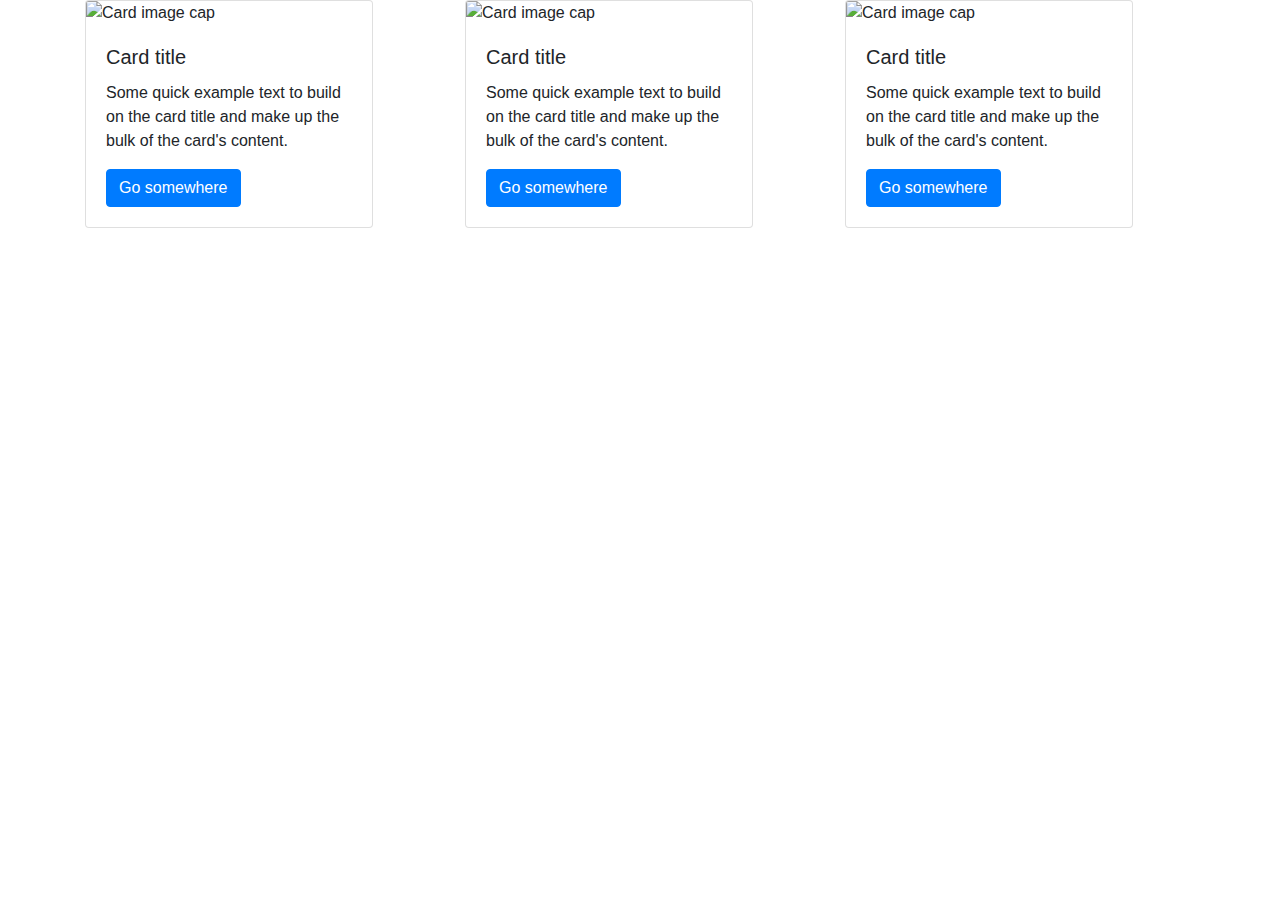
==== BootstrapProject/index.html @ 00221529 "Boostrap 1.00" ====
<!DOCTYPE html>
<html lang="en">

<head>
    <meta charset="UTF-8">
    <meta name="viewport" content="width=device-width, initial-scale=1.0">
    <title>Document</title>
    <script src="vendor/js/jquery-3.3.1.slim.min.js" defer></script>

    <script src="vendor/js/popper.min.js" async></script>
    
    <link rel="stylesheet" href="vendor/css/bootstrap.min.css">
    
    <script src="vendor/js/bootstrap.min.js" defer></script>
</head>

<body>
    <div class="container">
        <div class="row">
          <div class="col">
            <div class="card" style="width: 18rem;">
                <img class="card-img-top" src=".../100px180/" alt="Card image cap">
                <div class="card-body">
                  <h5 class="card-title">Card title</h5>
                  <p class="card-text">Some quick example text to build on the card title and make up the bulk of the card's content.</p>
                  <a href="#" class="btn btn-primary">Go somewhere</a>
                </div>
              </div>
          </div>
          <div class="col">
            <div class="card" style="width: 18rem;">
                <img class="card-img-top" src=".../100px180/" alt="Card image cap">
                <div class="card-body">
                  <h5 class="card-title">Card title</h5>
                  <p class="card-text">Some quick example text to build on the card title and make up the bulk of the card's content.</p>
                  <a href="#" class="btn btn-primary">Go somewhere</a>
                </div>
              </div>
          </div>
          <div class="col">
            <div class="card" style="width: 18rem;">
                <img class="card-img-top" src=".../100px180/" alt="Card image cap">
                <div class="card-body">
                  <h5 class="card-title">Card title</h5>
                  <p class="card-text">Some quick example text to build on the card title and make up the bulk of the card's content.</p>
                  <a href="#" class="btn btn-primary">Go somewhere</a>
                </div>
              </div>
          </div>
        </div>
      </div>
</body>

</html>
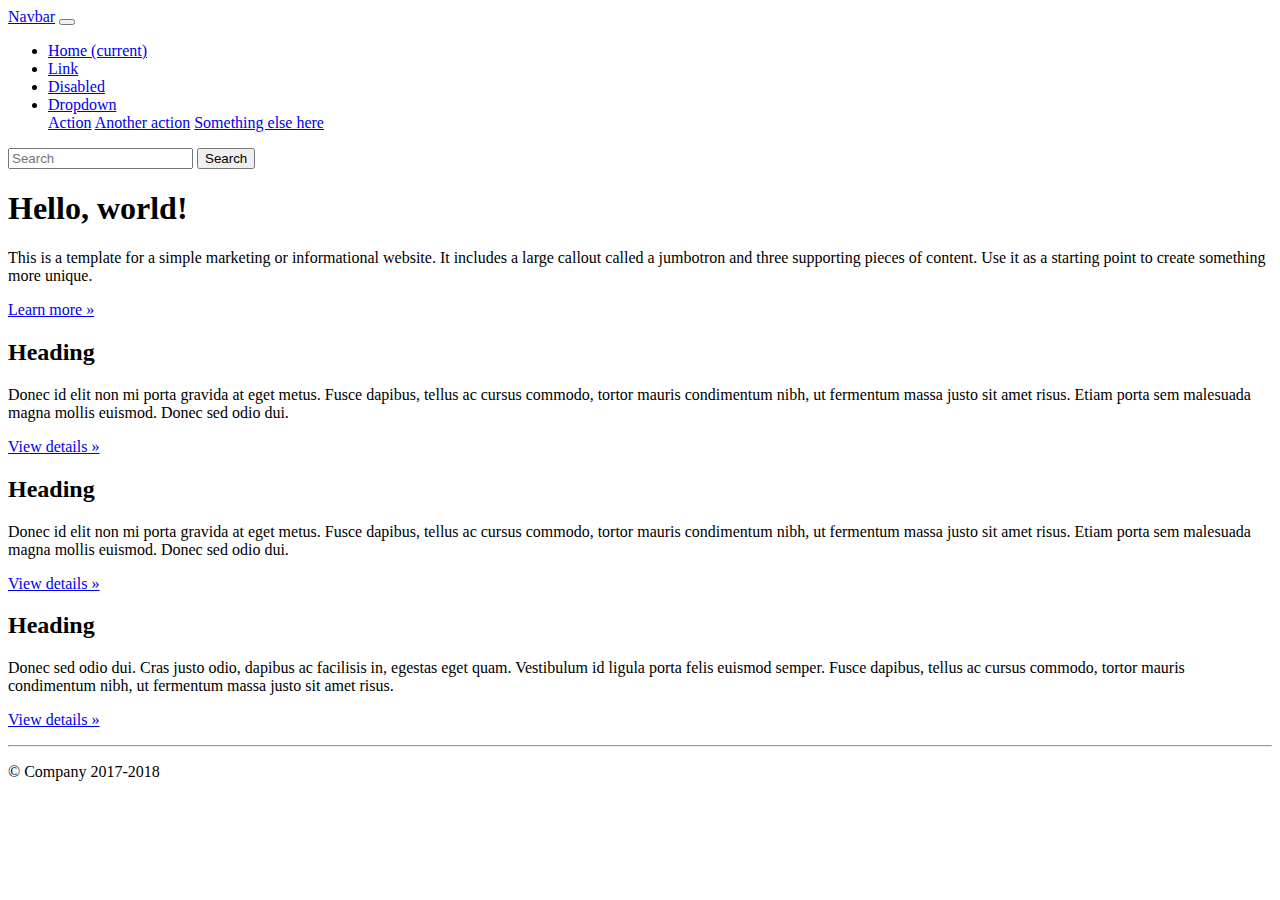
==== commit 87a807e4: "started" ====
--- a/BootstrapProject/index.html
+++ b/BootstrapProject/index.html
@@ -1,54 +1,103 @@
-<!DOCTYPE html>
+<!doctype html>
 <html lang="en">
+  <head>
+    <meta charset="utf-8">
+    <meta name="viewport" content="width=device-width, initial-scale=1, shrink-to-fit=no">
+    <meta name="description" content="">
+    <meta name="author" content="">
+    <link rel="icon" href="/favicon.ico">
 
-<head>
-    <meta charset="UTF-8">
-    <meta name="viewport" content="width=device-width, initial-scale=1.0">
-    <title>Document</title>
-    <script src="vendor/js/jquery-3.3.1.slim.min.js" defer></script>
+    <title>Jumbotron Template for Bootstrap</title>
 
-    <script src="vendor/js/popper.min.js" async></script>
-    
-    <link rel="stylesheet" href="vendor/css/bootstrap.min.css">
-    
-    <script src="vendor/js/bootstrap.min.js" defer></script>
-</head>
+    <!-- Bootstrap core CSS -->
+    <link href="/css/bootstrap.min.css" rel="stylesheet">
 
-<body>
-    <div class="container">
+    <!-- Custom styles for this template -->
+    <link href="/css/jumbotron.css" rel="stylesheet">
+  </head>
+
+  <body>
+
+    <nav class="navbar navbar-expand-md navbar-dark fixed-top bg-dark">
+      <a class="navbar-brand" href="#">Navbar</a>
+      <button class="navbar-toggler" type="button" data-toggle="collapse" data-target="#navbarsExampleDefault" aria-controls="navbarsExampleDefault" aria-expanded="false" aria-label="Toggle navigation">
+        <span class="navbar-toggler-icon"></span>
+      </button>
+
+      <div class="collapse navbar-collapse" id="navbarsExampleDefault">
+        <ul class="navbar-nav mr-auto">
+          <li class="nav-item active">
+            <a class="nav-link" href="#">Home <span class="sr-only">(current)</span></a>
+          </li>
+          <li class="nav-item">
+            <a class="nav-link" href="#">Link</a>
+          </li>
+          <li class="nav-item">
+            <a class="nav-link disabled" href="#">Disabled</a>
+          </li>
+          <li class="nav-item dropdown">
+            <a class="nav-link dropdown-toggle" href="#" id="dropdown01" data-toggle="dropdown" aria-haspopup="true" aria-expanded="false">Dropdown</a>
+            <div class="dropdown-menu" aria-labelledby="dropdown01">
+              <a class="dropdown-item" href="#">Action</a>
+              <a class="dropdown-item" href="#">Another action</a>
+              <a class="dropdown-item" href="#">Something else here</a>
+            </div>
+          </li>
+        </ul>
+        <form class="form-inline my-2 my-lg-0">
+          <input class="form-control mr-sm-2" type="text" placeholder="Search" aria-label="Search">
+          <button class="btn btn-outline-success my-2 my-sm-0" type="submit">Search</button>
+        </form>
+      </div>
+    </nav>
+
+    <main role="main">
+
+      <!-- Main jumbotron for a primary marketing message or call to action -->
+      <div class="jumbotron">
+        <div class="container">
+          <h1 class="display-3">Hello, world!</h1>
+          <p>This is a template for a simple marketing or informational website. It includes a large callout called a jumbotron and three supporting pieces of content. Use it as a starting point to create something more unique.</p>
+          <p><a class="btn btn-primary btn-lg" href="#" role="button">Learn more &raquo;</a></p>
+        </div>
+      </div>
+
+      <div class="container">
+        <!-- Example row of columns -->
         <div class="row">
-          <div class="col">
-            <div class="card" style="width: 18rem;">
-                <img class="card-img-top" src=".../100px180/" alt="Card image cap">
-                <div class="card-body">
-                  <h5 class="card-title">Card title</h5>
-                  <p class="card-text">Some quick example text to build on the card title and make up the bulk of the card's content.</p>
-                  <a href="#" class="btn btn-primary">Go somewhere</a>
-                </div>
-              </div>
+          <div class="col-md-4">
+            <h2>Heading</h2>
+            <p>Donec id elit non mi porta gravida at eget metus. Fusce dapibus, tellus ac cursus commodo, tortor mauris condimentum nibh, ut fermentum massa justo sit amet risus. Etiam porta sem malesuada magna mollis euismod. Donec sed odio dui. </p>
+            <p><a class="btn btn-secondary" href="#" role="button">View details &raquo;</a></p>
           </div>
-          <div class="col">
-            <div class="card" style="width: 18rem;">
-                <img class="card-img-top" src=".../100px180/" alt="Card image cap">
-                <div class="card-body">
-                  <h5 class="card-title">Card title</h5>
-                  <p class="card-text">Some quick example text to build on the card title and make up the bulk of the card's content.</p>
-                  <a href="#" class="btn btn-primary">Go somewhere</a>
-                </div>
-              </div>
+          <div class="col-md-4">
+            <h2>Heading</h2>
+            <p>Donec id elit non mi porta gravida at eget metus. Fusce dapibus, tellus ac cursus commodo, tortor mauris condimentum nibh, ut fermentum massa justo sit amet risus. Etiam porta sem malesuada magna mollis euismod. Donec sed odio dui. </p>
+            <p><a class="btn btn-secondary" href="#" role="button">View details &raquo;</a></p>
           </div>
-          <div class="col">
-            <div class="card" style="width: 18rem;">
-                <img class="card-img-top" src=".../100px180/" alt="Card image cap">
-                <div class="card-body">
-                  <h5 class="card-title">Card title</h5>
-                  <p class="card-text">Some quick example text to build on the card title and make up the bulk of the card's content.</p>
-                  <a href="#" class="btn btn-primary">Go somewhere</a>
-                </div>
-              </div>
+          <div class="col-md-4">
+            <h2>Heading</h2>
+            <p>Donec sed odio dui. Cras justo odio, dapibus ac facilisis in, egestas eget quam. Vestibulum id ligula porta felis euismod semper. Fusce dapibus, tellus ac cursus commodo, tortor mauris condimentum nibh, ut fermentum massa justo sit amet risus.</p>
+            <p><a class="btn btn-secondary" href="#" role="button">View details &raquo;</a></p>
           </div>
         </div>
-      </div>
-</body>
 
-</html>+        <hr>
+
+      </div> <!-- /container -->
+
+    </main>
+
+    <footer class="container">
+      <p>&copy; Company 2017-2018</p>
+    </footer>
+
+    <!-- Bootstrap core JavaScript
+    ================================================== -->
+    <!-- Placed at the end of the document so the pages load faster -->
+    <script src="https://code.jquery.com/jquery-3.3.1.slim.min.js" integrity="sha384-q8i/X+965DzO0rT7abK41JStQIAqVgRVzpbzo5smXKp4YfRvH+8abtTE1Pi6jizo" crossorigin="anonymous"></script>
+    <script>window.jQuery || document.write('<script src="/vendor/js/jquery-slim.min.js"><\/script>')</script>
+    <script src="/vendor/js/popper.min.js"></script>
+    <script src="/vendor/js/bootstrap.min.js"></script>
+  </body>
+</html>
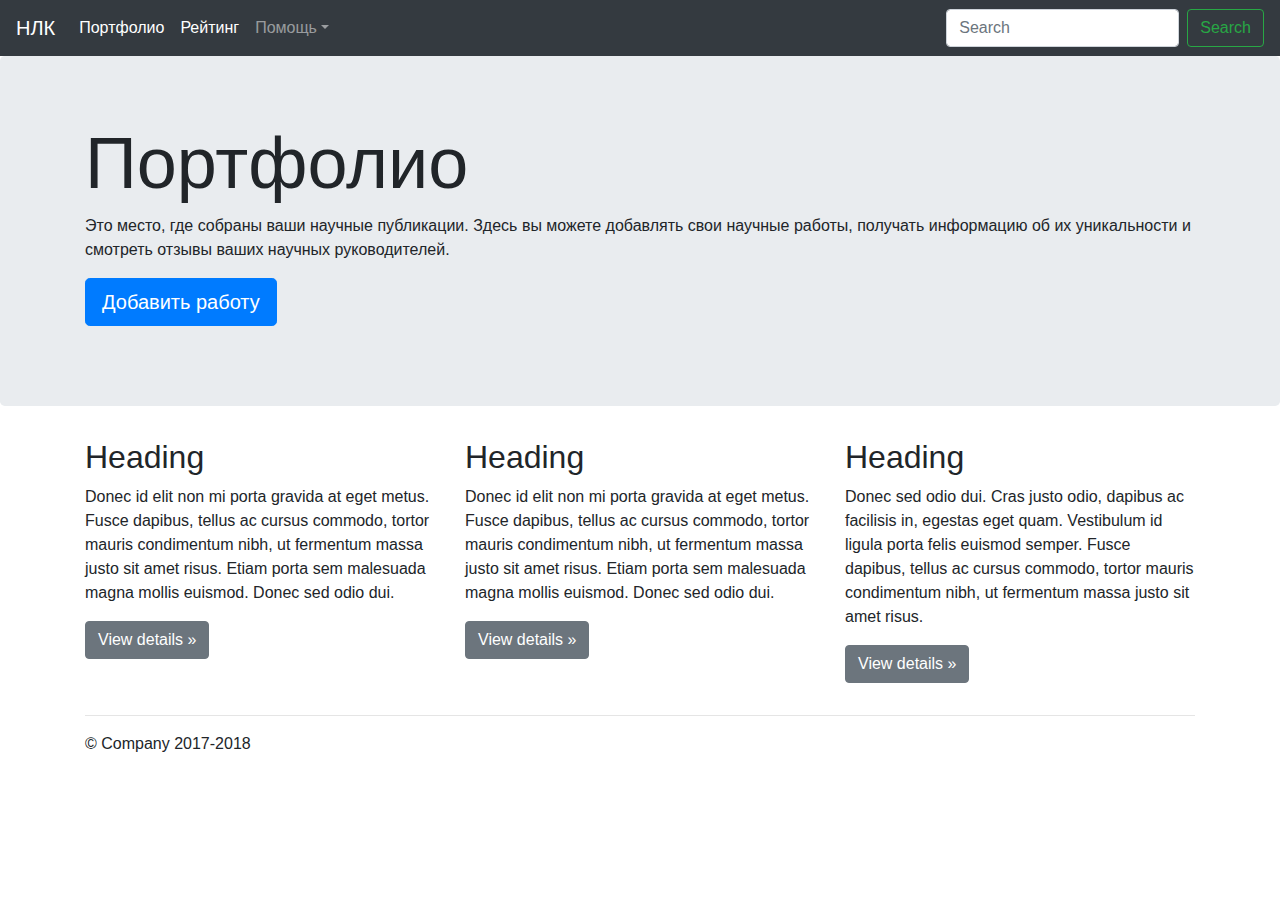
==== commit 8da7483e: "delete part" ====
--- a/BootstrapProject/index.html
+++ b/BootstrapProject/index.html
@@ -5,21 +5,21 @@
     <meta name="viewport" content="width=device-width, initial-scale=1, shrink-to-fit=no">
     <meta name="description" content="">
     <meta name="author" content="">
-    <link rel="icon" href="/favicon.ico">
+    <link rel="icon" href="education.ico">
 
-    <title>Jumbotron Template for Bootstrap</title>
+    <title>Education</title>
 
     <!-- Bootstrap core CSS -->
-    <link href="/css/bootstrap.min.css" rel="stylesheet">
+    <link href="css/bootstrap.min.css" rel="stylesheet">
 
     <!-- Custom styles for this template -->
-    <link href="/css/jumbotron.css" rel="stylesheet">
+    <link href="css/jumbotron.css" rel="stylesheet">
   </head>
 
   <body>
 
     <nav class="navbar navbar-expand-md navbar-dark fixed-top bg-dark">
-      <a class="navbar-brand" href="#">Navbar</a>
+      <a class="navbar-brand" href="#">НЛК</a>
       <button class="navbar-toggler" type="button" data-toggle="collapse" data-target="#navbarsExampleDefault" aria-controls="navbarsExampleDefault" aria-expanded="false" aria-label="Toggle navigation">
         <span class="navbar-toggler-icon"></span>
       </button>
@@ -27,20 +27,17 @@
       <div class="collapse navbar-collapse" id="navbarsExampleDefault">
         <ul class="navbar-nav mr-auto">
           <li class="nav-item active">
-            <a class="nav-link" href="#">Home <span class="sr-only">(current)</span></a>
+            <a class="nav-link" href="#">Портфолио <span class="sr-only">(current)</span></a>
           </li>
-          <li class="nav-item">
-            <a class="nav-link" href="#">Link</a>
-          </li>
-          <li class="nav-item">
-            <a class="nav-link disabled" href="#">Disabled</a>
+          <li class="nav-item active">
+            <a class="nav-link" href="#">Рейтинг <span class="sr-only">(current)</span></a>
           </li>
           <li class="nav-item dropdown">
-            <a class="nav-link dropdown-toggle" href="#" id="dropdown01" data-toggle="dropdown" aria-haspopup="true" aria-expanded="false">Dropdown</a>
+            <a class="nav-link dropdown-toggle" href="#" id="dropdown01" data-toggle="dropdown" aria-haspopup="true" aria-expanded="false">Помощь</a>
             <div class="dropdown-menu" aria-labelledby="dropdown01">
-              <a class="dropdown-item" href="#">Action</a>
-              <a class="dropdown-item" href="#">Another action</a>
-              <a class="dropdown-item" href="#">Something else here</a>
+              <a class="dropdown-item" href="#">Что делать если я тупой?</a>
+              <a class="dropdown-item" href="#">Как начать свой бизнес</a>
+              <a class="dropdown-item" href="#">Курсы вязания для новичков</a>
             </div>
           </li>
         </ul>
@@ -56,9 +53,9 @@
       <!-- Main jumbotron for a primary marketing message or call to action -->
       <div class="jumbotron">
         <div class="container">
-          <h1 class="display-3">Hello, world!</h1>
-          <p>This is a template for a simple marketing or informational website. It includes a large callout called a jumbotron and three supporting pieces of content. Use it as a starting point to create something more unique.</p>
-          <p><a class="btn btn-primary btn-lg" href="#" role="button">Learn more &raquo;</a></p>
+          <h1 class="display-3">Портфолио</h1>
+          <p>Это место, где собраны ваши научные публикации. Здесь вы можете добавлять свои научные работы, получать информацию об их уникальности и смотреть отзывы ваших научных руководителей.</p>
+          <p><a class="btn btn-primary btn-lg" href="#" role="button">Добавить работу</a></p>
         </div>
       </div>
 
@@ -96,8 +93,8 @@
     ================================================== -->
     <!-- Placed at the end of the document so the pages load faster -->
     <script src="https://code.jquery.com/jquery-3.3.1.slim.min.js" integrity="sha384-q8i/X+965DzO0rT7abK41JStQIAqVgRVzpbzo5smXKp4YfRvH+8abtTE1Pi6jizo" crossorigin="anonymous"></script>
-    <script>window.jQuery || document.write('<script src="/vendor/js/jquery-slim.min.js"><\/script>')</script>
-    <script src="/vendor/js/popper.min.js"></script>
-    <script src="/vendor/js/bootstrap.min.js"></script>
+    <script>window.jQuery || document.write('<script src="vendor/js/jquery-slim.min.js"><\/script>')</script>
+    <script src="vendor/js/popper.min.js"></script>
+    <script src="vendor/js/bootstrap.min.js"></script>
   </body>
 </html>
--- a/BootstrapProject/css/jumbotron.css
+++ b/BootstrapProject/css/jumbotron.css
@@ -0,0 +1,4 @@
+/* Move down content because we have a fixed navbar that is 3.5rem tall */
+body {
+  padding-top: 3.5rem;
+}
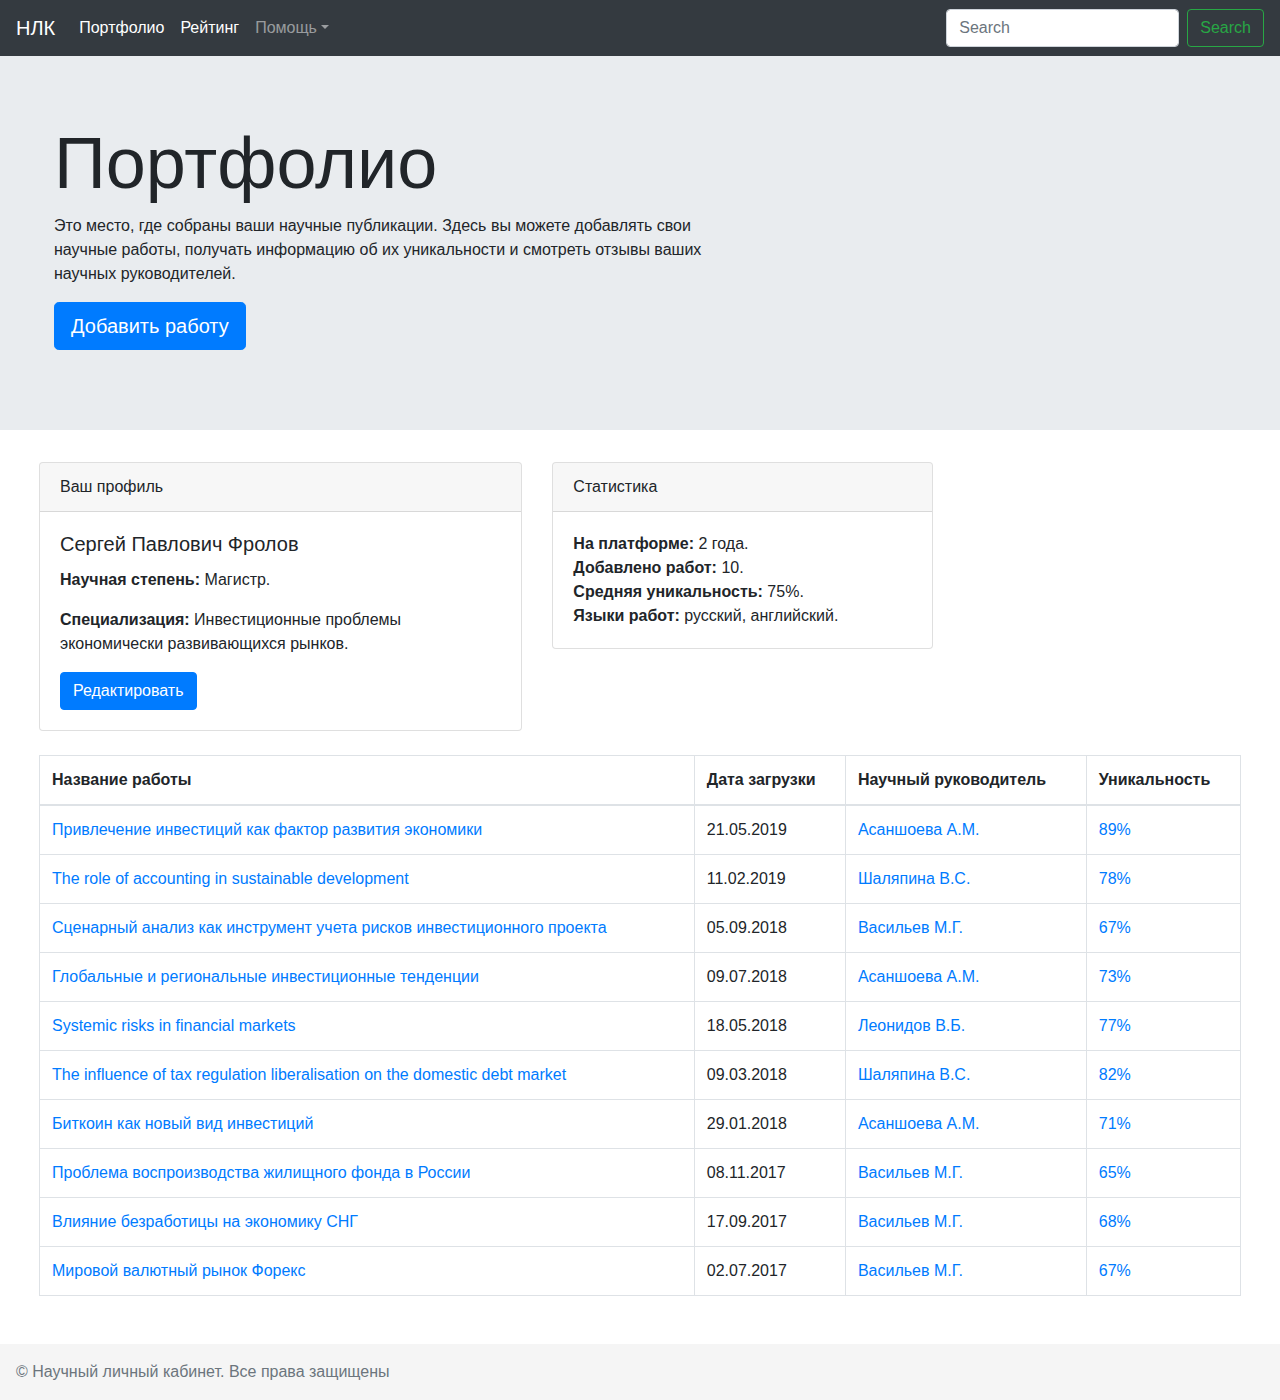
==== commit cc6ae07a: "end" ====
--- a/BootstrapProject/index.html
+++ b/BootstrapProject/index.html
@@ -1,100 +1,194 @@
 <!doctype html>
 <html lang="en">
-  <head>
-    <meta charset="utf-8">
-    <meta name="viewport" content="width=device-width, initial-scale=1, shrink-to-fit=no">
-    <meta name="description" content="">
-    <meta name="author" content="">
-    <link rel="icon" href="education.ico">
 
-    <title>Education</title>
+<head>
+  <meta charset="utf-8">
+  <meta name="viewport" content="width=device-width, initial-scale=1, shrink-to-fit=no">
+  <meta name="description" content="">
+  <meta name="author" content="">
+  <link rel="icon" href="education.ico">
 
-    <!-- Bootstrap core CSS -->
-    <link href="css/bootstrap.min.css" rel="stylesheet">
+  <title>Education</title>
 
-    <!-- Custom styles for this template -->
-    <link href="css/jumbotron.css" rel="stylesheet">
-  </head>
+  <!-- Bootstrap core CSS -->
+  <link href="css/bootstrap.min.css" rel="stylesheet">
 
-  <body>
+  <!-- Custom styles for this template -->
+  <link href="css/jumbotron.css" rel="stylesheet">
+</head>
 
-    <nav class="navbar navbar-expand-md navbar-dark fixed-top bg-dark">
-      <a class="navbar-brand" href="#">НЛК</a>
-      <button class="navbar-toggler" type="button" data-toggle="collapse" data-target="#navbarsExampleDefault" aria-controls="navbarsExampleDefault" aria-expanded="false" aria-label="Toggle navigation">
-        <span class="navbar-toggler-icon"></span>
-      </button>
+<body>
+  <!--                                                              МЕНЮ                                                    -->
+  <nav class="navbar navbar-expand-md navbar-dark fixed-top bg-dark">
+    <a class="navbar-brand" href="#">НЛК</a>
+    <button class="navbar-toggler" type="button" data-toggle="collapse" data-target="#navbarsExampleDefault"
+      aria-controls="navbarsExampleDefault" aria-expanded="false" aria-label="Toggle navigation">
+      <span class="navbar-toggler-icon"></span>
+    </button>
 
-      <div class="collapse navbar-collapse" id="navbarsExampleDefault">
-        <ul class="navbar-nav mr-auto">
-          <li class="nav-item active">
-            <a class="nav-link" href="#">Портфолио <span class="sr-only">(current)</span></a>
-          </li>
-          <li class="nav-item active">
-            <a class="nav-link" href="#">Рейтинг <span class="sr-only">(current)</span></a>
-          </li>
-          <li class="nav-item dropdown">
-            <a class="nav-link dropdown-toggle" href="#" id="dropdown01" data-toggle="dropdown" aria-haspopup="true" aria-expanded="false">Помощь</a>
-            <div class="dropdown-menu" aria-labelledby="dropdown01">
-              <a class="dropdown-item" href="#">Что делать если я тупой?</a>
-              <a class="dropdown-item" href="#">Как начать свой бизнес</a>
-              <a class="dropdown-item" href="#">Курсы вязания для новичков</a>
+    <div class="collapse navbar-collapse" id="navbarsExampleDefault">
+      <ul class="navbar-nav mr-auto">
+        <li class="nav-item active">
+          <a class="nav-link" href="#">Портфолио <span class="sr-only">(current)</span></a>
+        </li>
+        <li class="nav-item active">
+          <a class="nav-link" href="#">Рейтинг <span class="sr-only">(current)</span></a>
+        </li>
+        <li class="nav-item dropdown">
+          <a class="nav-link dropdown-toggle" href="#" id="dropdown01" data-toggle="dropdown" aria-haspopup="true"
+            aria-expanded="false">Помощь</a>
+          <div class="dropdown-menu" aria-labelledby="dropdown01">
+            <a class="dropdown-item" href="#">Что делать если я тупой?</a>
+            <a class="dropdown-item" href="#">Как начать свой бизнес</a>
+            <a class="dropdown-item" href="#">Курсы вязания для новичков</a>
+          </div>
+        </li>
+      </ul>
+      <form class="form-inline my-2 my-lg-0">
+        <input class="form-control mr-sm-2" type="text" placeholder="Search" aria-label="Search">
+        <button class="btn btn-outline-success my-2 my-sm-0" type="submit">Search</button>
+      </form>
+    </div>
+  </nav>
+
+  <!--                                                             Портфолио                                                    -->
+  <!-- Main jumbotron for a primary marketing message or call to action -->
+  <header class="jumbotron jumbotron-fluid pl-sm-4 pl-3" style="overflow: hidden">
+    <div class="col col-md-7 ">
+      <div class="container">
+        <h1 class="display-3">Портфолио</h1>
+        <p>Это место, где собраны ваши научные публикации. Здесь вы можете добавлять свои научные работы, получать
+          информацию об их уникальности и смотреть отзывы ваших научных руководителей.</p>
+        <p><a class="btn btn-primary btn-lg" href="#" role="button">Добавить работу</a></p>
+      </div>
+    </div>
+  </header>
+
+  <main class="w-100  px-sm-4">
+    <div class="container-fluid">
+      <div class="row ">
+        <section class="col col-sm-7 col-md-5">
+          <div class="card mb-4">
+            <div class="card-header">
+              Ваш профиль
             </div>
-          </li>
-        </ul>
-        <form class="form-inline my-2 my-lg-0">
-          <input class="form-control mr-sm-2" type="text" placeholder="Search" aria-label="Search">
-          <button class="btn btn-outline-success my-2 my-sm-0" type="submit">Search</button>
-        </form>
+            <div class="card-body">
+              <h5 class="card-title">Сергей Павлович Фролов</h5>
+              <p class="card-text"><b>Научная степень:</b> Магистр.<br>
+              <p class="card-text"><b>Специализация:</b> Инвестиционные проблемы экономически развивающихся
+                рынков.</p>
+              <a href="#" class="btn btn-primary">Редактировать</a>
+            </div>
+          </div>
+        </section>
+
+        <section class="col col-sm-5 col-md-4">
+          <div class="card mb-4">
+            <div class="card-header">
+              Статистика
+            </div>
+            <div class="card-body">
+              <p class="card-text"><b>На платформе:</b> 2 года.<br>
+                <b>Добавлено работ:</b> 10.<br>
+                <b>Средняя уникальность:</b> 75%.<br>
+                <b>Языки работ:</b> русский, английский.<br>
+            </div>
+          </div>
+        </section>
       </div>
-    </nav>
+    </div>
 
-    <main role="main">
 
-      <!-- Main jumbotron for a primary marketing message or call to action -->
-      <div class="jumbotron">
-        <div class="container">
-          <h1 class="display-3">Портфолио</h1>
-          <p>Это место, где собраны ваши научные публикации. Здесь вы можете добавлять свои научные работы, получать информацию об их уникальности и смотреть отзывы ваших научных руководителей.</p>
-          <p><a class="btn btn-primary btn-lg" href="#" role="button">Добавить работу</a></p>
-        </div>
-      </div>
+    <article class="col">
+      <table class="table table-bordered table-responsive-sm">
+        <thead>
+          <tr>
+            <th scope="col">Название работы</th>
+            <th scope="col">Дата загрузки </th>
+            <th scope="col">Научный руководитель</th>
+            <th scope="col">Уникальность</th>
+          </tr>
+        </thead>
+        <tbody>
+          <tr class="row__1">
+            <td><a href="#">Привлечение инвестиций как фактор развития экономики</a></td>
+            <td>21.05.2019</td>
+            <td><a href="#">Асаншоева А.М.</a></td>
+            <td><a href="#">89%</a></td>
+          </tr>
+          <tr class="row__2">
+            <td><a href="#">The role of accounting in sustainable development</a></td>
+            <td>11.02.2019</td>
+            <td><a href="#">Шаляпина В.С.</a></td>
+            <td><a href="#">78%</a></td>
+          </tr>
+          <tr class="row__3">
+            <td><a href="#">Сценарный анализ как инструмент учета рисков инвестиционного проекта</a></td>
+            <td>05.09.2018</td>
+            <td><a href="#">Васильев М.Г.</a></td>
+            <td><a href="#">67%</a></td>
+          </tr>
+          <tr class="row__4">
+            <td><a href="#">Глобальные и региональные инвестиционные тенденции</a></td>
+            <td>09.07.2018</td>
+            <td><a href="#">Асаншоева А.М.</a></td>
+            <td><a href="#">73%</a></td>
+          </tr>
+          <tr class="row__5">
+            <td><a href="#">Systemic risks in financial markets</a></td>
+            <td> 18.05.2018</td>
+            <td><a href="#">Леонидов В.Б.</a></td>
+            <td><a href="#">77%</a></td>
+          </tr>
+          <tr class="row__6">
+            <td><a href="#">The influence of tax regulation liberalisation on the domestic debt market</a></td>
+            <td>09.03.2018</td>
+            <td><a href="#">Шаляпина В.С.</a></td>
+            <td><a href="#">82%</a></td>
+          </tr>
+          <tr class="row__7">
+            <td><a href="#">Биткоин как новый вид инвестиций</a></td>
+            <td>29.01.2018</td>
+            <td><a href="#">Асаншоева А.М.</a></td>
+            <td><a href="#">71%</a></td>
+          </tr>
+          <tr class="row__8">
+            <td><a href="#">Проблема воспроизводства жилищного фонда в России</a></td>
+            <td>08.11.2017</td>
+            <td><a href="#">Васильев М.Г.</a></td>
+            <td><a href="#">65%</a></td>
+          </tr>
+          <tr class="row__9">
+            <td><a href="#">Влияние безработицы на экономику СНГ</a></td>
+            <td>17.09.2017</td>
+            <td><a href="#">Васильев М.Г.</a></td>
+            <td><a href="#">68%</a></td>
+          </tr>
+          <tr class="row__10">
+            <td><a href="#">Мировой валютный рынок Форекс</a></td>
+            <td>02.07.2017</td>
+            <td><a href="#">Васильев М.Г.</a></td>
+            <td><a href="#">67%</a></td>
+          </tr>
+        </tbody>
+      </table>
+    </article>
 
-      <div class="container">
-        <!-- Example row of columns -->
-        <div class="row">
-          <div class="col-md-4">
-            <h2>Heading</h2>
-            <p>Donec id elit non mi porta gravida at eget metus. Fusce dapibus, tellus ac cursus commodo, tortor mauris condimentum nibh, ut fermentum massa justo sit amet risus. Etiam porta sem malesuada magna mollis euismod. Donec sed odio dui. </p>
-            <p><a class="btn btn-secondary" href="#" role="button">View details &raquo;</a></p>
-          </div>
-          <div class="col-md-4">
-            <h2>Heading</h2>
-            <p>Donec id elit non mi porta gravida at eget metus. Fusce dapibus, tellus ac cursus commodo, tortor mauris condimentum nibh, ut fermentum massa justo sit amet risus. Etiam porta sem malesuada magna mollis euismod. Donec sed odio dui. </p>
-            <p><a class="btn btn-secondary" href="#" role="button">View details &raquo;</a></p>
-          </div>
-          <div class="col-md-4">
-            <h2>Heading</h2>
-            <p>Donec sed odio dui. Cras justo odio, dapibus ac facilisis in, egestas eget quam. Vestibulum id ligula porta felis euismod semper. Fusce dapibus, tellus ac cursus commodo, tortor mauris condimentum nibh, ut fermentum massa justo sit amet risus.</p>
-            <p><a class="btn btn-secondary" href="#" role="button">View details &raquo;</a></p>
-          </div>
-        </div>
+  </main>
 
-        <hr>
+  <footer >
+    <p class="text-secondary  p-3 mt-5 mb-0" style="background: #F5F5F5;">© Научный личный кабинет. Все права защищены </p>
+  </footer>
 
-      </div> <!-- /container -->
+  <!-- Bootstrap core JavaScript
+    ================================================== -->
+  <!-- Placed at the end of the document so the pages load faster -->
+  <script src="https://code.jquery.com/jquery-3.3.1.slim.min.js"
+    integrity="sha384-q8i/X+965DzO0rT7abK41JStQIAqVgRVzpbzo5smXKp4YfRvH+8abtTE1Pi6jizo"
+    crossorigin="anonymous"></script>
+  <script>window.jQuery || document.write('<script src="vendor/js/jquery-slim.min.js"><\/script>')</script>
+  <script src="vendor/js/popper.min.js"></script>
+  <script src="vendor/js/bootstrap.min.js"></script>
+</body>
 
-    </main>
-
-    <footer class="container">
-      <p>&copy; Company 2017-2018</p>
-    </footer>
-
-    <!-- Bootstrap core JavaScript
-    ================================================== -->
-    <!-- Placed at the end of the document so the pages load faster -->
-    <script src="https://code.jquery.com/jquery-3.3.1.slim.min.js" integrity="sha384-q8i/X+965DzO0rT7abK41JStQIAqVgRVzpbzo5smXKp4YfRvH+8abtTE1Pi6jizo" crossorigin="anonymous"></script>
-    <script>window.jQuery || document.write('<script src="vendor/js/jquery-slim.min.js"><\/script>')</script>
-    <script src="vendor/js/popper.min.js"></script>
-    <script src="vendor/js/bootstrap.min.js"></script>
-  </body>
-</html>
+</html>